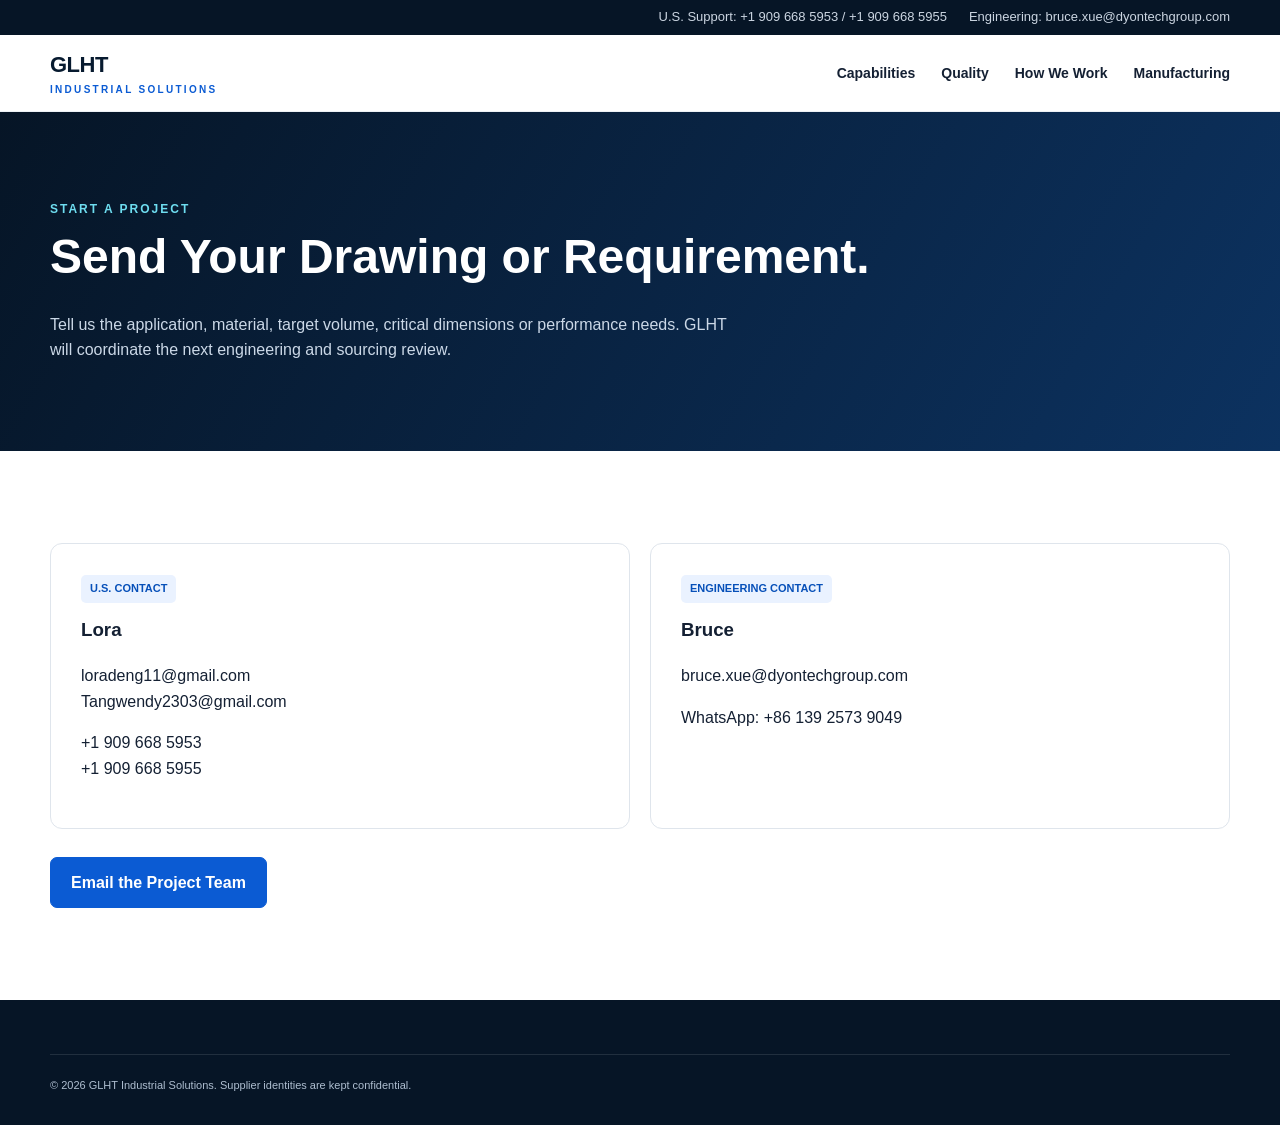
==== contact.html @ 66c1d590 "Add files via upload" ====
<!doctype html><html lang="en"><head><meta charset="utf-8"><meta name="viewport" content="width=device-width,initial-scale=1">
<title>Contact GLHT | Start a Manufacturing Project</title><meta name="description" content="Send GLHT a drawing, BOM, sample or sourcing requirement for engineering and manufacturing review.">
<link rel="stylesheet" href="assets/css/style.css"></head><body>
<div class="topbar"><div class="wrap"><span>U.S. Support: +1 909 668 5953 / +1 909 668 5955</span><span>Engineering: bruce.xue@dyontechgroup.com</span></div></div>
<nav class="nav"><div class="wrap"><a class="brand" href="index.html">GLHT<small>INDUSTRIAL SOLUTIONS</small></a><div class="links"><a href="index.html#capabilities">Capabilities</a><a href="index.html#quality">Quality</a><a href="index.html#process">How We Work</a><a href="index.html#video">Manufacturing</a></div></div></nav>
<div class="pagehero"><div class="wrap"><div class="eyebrow">START A PROJECT</div><h1>Send Your Drawing or Requirement.</h1><p>Tell us the application, material, target volume, critical dimensions or performance needs. GLHT will coordinate the next engineering and sourcing review.</p></div></div>
<section><div class="wrap"><div class="contactcards">
<div class="contactcard"><span class="tag">U.S. CONTACT</span><h3>Lora</h3><p><a href="mailto:loradeng11@gmail.com">loradeng11@gmail.com</a><br><a href="mailto:Tangwendy2303@gmail.com">Tangwendy2303@gmail.com</a></p><p>+1 909 668 5953<br>+1 909 668 5955</p></div>
<div class="contactcard"><span class="tag">ENGINEERING CONTACT</span><h3>Bruce</h3><p><a href="mailto:bruce.xue@dyontechgroup.com">bruce.xue@dyontechgroup.com</a></p><p>WhatsApp: +86 139 2573 9049</p></div>
</div><div style="height:28px"></div>
<a class="btn" href="mailto:bruce.xue@dyontechgroup.com?cc=loradeng11@gmail.com&subject=GLHT%20Manufacturing%20Project%20Inquiry">Email the Project Team</a>
</div></section>
<footer class="footer"><div class="wrap"><div class="legal" style="margin-top:0">© 2026 GLHT Industrial Solutions. Supplier identities are kept confidential.</div></div></footer>
</body></html>
---- assets/css/style.css ----
:root{--navy:#071a2f;--blue:#0b5bd3;--cyan:#15b8d4;--ink:#142033;--muted:#667085;--line:#dfe5ec;--soft:#f4f7fa;--white:#fff;--max:1180px}*{box-sizing:border-box}html{scroll-behavior:smooth}body{margin:0;font-family:Inter,Arial,Helvetica,sans-serif;color:var(--ink);background:#fff;line-height:1.6}a{text-decoration:none;color:inherit}img{max-width:100%;display:block}.wrap{width:min(var(--max),calc(100% - 40px));margin:auto}.topbar{background:#061526;color:#cbd5e1;font-size:13px}.topbar .wrap{display:flex;justify-content:flex-end;gap:22px;padding:7px 0}.nav{position:sticky;top:0;z-index:20;background:rgba(255,255,255,.96);backdrop-filter:blur(10px);border-bottom:1px solid #edf1f5}.nav .wrap{height:76px;display:flex;align-items:center;justify-content:space-between}.brand{font-size:22px;font-weight:850;letter-spacing:-.5px;color:var(--navy)}.brand small{display:block;font-size:10px;letter-spacing:2.3px;color:var(--blue);font-weight:800}.links{display:flex;align-items:center;gap:26px;font-size:14px;font-weight:700}.btn{display:inline-flex;align-items:center;justify-content:center;padding:12px 20px;border-radius:7px;background:var(--blue);color:white;font-weight:800;border:1px solid var(--blue);transition:.2s}.btn:hover{transform:translateY(-1px);box-shadow:0 8px 22px #0b5bd329}.btn.ghost{background:transparent;color:white;border-color:#ffffff70}.btn.light{background:#fff;color:var(--navy);border-color:#fff}.hero{min-height:680px;position:relative;display:flex;align-items:center;color:white;background:linear-gradient(90deg,#04111ff2 0%,#071a2fd8 47%,#071a2f35 78%),url('../images/hero-factory.webp') center/cover}.hero .content{max-width:720px;padding:80px 0}.eyebrow{text-transform:uppercase;letter-spacing:2px;font-size:12px;font-weight:900;color:#6eddf0}.hero h1{font-size:58px;line-height:1.03;letter-spacing:-2.5px;margin:15px 0 22px}.hero p{font-size:19px;color:#d8e3ee;max-width:650px}.hero-actions{display:flex;gap:12px;margin-top:30px}.proofbar{background:#fff;border-bottom:1px solid var(--line)}.proofgrid{display:grid;grid-template-columns:repeat(4,1fr);padding:28px 0}.proof{padding:0 24px;border-right:1px solid var(--line)}.proof:first-child{padding-left:0}.proof:last-child{border:0}.proof strong{display:block;font-size:27px;color:var(--navy)}.proof span{font-size:13px;color:var(--muted)}section{padding:92px 0}.section-head{display:flex;justify-content:space-between;gap:40px;align-items:end;margin-bottom:40px}.section-head h2{font-size:40px;line-height:1.1;letter-spacing:-1.4px;margin:0;color:var(--navy)}.section-head p{max-width:520px;margin:0;color:var(--muted)}.cards{display:grid;grid-template-columns:repeat(3,1fr);gap:20px}.card{border:1px solid var(--line);border-radius:12px;overflow:hidden;background:#fff;box-shadow:0 5px 22px #0b1b3010}.card img{height:245px;width:100%;object-fit:cover}.card-body{padding:24px}.card h3{margin:0 0 8px;font-size:20px;color:var(--navy)}.card p{margin:0;color:var(--muted);font-size:14px}.dark{background:var(--navy);color:white}.dark .section-head h2{color:white}.dark .section-head p{color:#aebed0}.capgrid{display:grid;grid-template-columns:1.05fr .95fr;gap:56px;align-items:center}.capgrid img{border-radius:12px;box-shadow:0 20px 50px #0005}.checklist{display:grid;grid-template-columns:1fr 1fr;gap:16px;margin-top:26px}.check{border-top:1px solid #ffffff28;padding-top:14px}.check strong{display:block}.check span{color:#aebed0;font-size:13px}.value{background:var(--soft)}.valuegrid{display:grid;grid-template-columns:repeat(4,1fr);gap:16px}.valuebox{background:white;border:1px solid var(--line);padding:26px;border-radius:10px}.num{font-size:12px;color:var(--blue);font-weight:900}.valuebox h3{font-size:18px;margin:8px 0;color:var(--navy)}.valuebox p{font-size:13px;color:var(--muted);margin:0}.process{display:grid;grid-template-columns:repeat(5,1fr);gap:0;border:1px solid var(--line);border-radius:12px;overflow:hidden}.step{padding:24px;border-right:1px solid var(--line);min-height:180px}.step:last-child{border:0}.step b{display:inline-flex;width:30px;height:30px;border-radius:50%;background:#e8f1ff;color:var(--blue);align-items:center;justify-content:center}.step h3{font-size:16px;margin:18px 0 7px}.step p{font-size:12px;color:var(--muted);margin:0}.video-wrap{background:#030a12;border-radius:14px;overflow:hidden;box-shadow:0 22px 55px #0003}.video-wrap video{width:100%;display:block;max-height:660px}.cta{background:linear-gradient(120deg,#0b5bd3,#073b8c);color:white;padding:68px 0}.cta .wrap{display:flex;justify-content:space-between;align-items:center;gap:30px}.cta h2{font-size:36px;line-height:1.1;margin:0 0 8px}.cta p{margin:0;color:#d7e7ff}.footer{background:#061526;color:#aebed0;padding:54px 0 30px}.footergrid{display:grid;grid-template-columns:1.4fr 1fr 1fr;gap:60px}.footer h4{color:white;margin-top:0}.footer p,.footer a{font-size:13px}.contactline{margin:6px 0}.legal{border-top:1px solid #ffffff1c;margin-top:38px;padding-top:22px;font-size:11px}.pagehero{padding:88px 0 72px;background:linear-gradient(120deg,#061526,#0c3260);color:white}.pagehero h1{font-size:48px;margin:0 0 12px}.pagehero p{max-width:700px;color:#cbd8e7}.twocol{display:grid;grid-template-columns:1fr 1fr;gap:50px;align-items:center}.contactcards{display:grid;grid-template-columns:1fr 1fr;gap:20px}.contactcard{padding:30px;border:1px solid var(--line);border-radius:12px}.contactcard h3{margin-top:0}.tag{display:inline-block;background:#eaf2ff;color:#0750b9;font-weight:800;font-size:11px;padding:5px 9px;border-radius:5px;margin-bottom:12px}@media(max-width:900px){.links a:not(.btn){display:none}.hero{min-height:590px}.hero h1{font-size:43px}.proofgrid,.valuegrid{grid-template-columns:1fr 1fr}.proof:nth-child(2){border-right:0}.cards{grid-template-columns:1fr 1fr}.capgrid,.twocol{grid-template-columns:1fr}.process{grid-template-columns:1fr}.step{border-right:0;border-bottom:1px solid var(--line);min-height:auto}.footergrid{grid-template-columns:1fr}.cta .wrap{display:block}.cta .btn{margin-top:22px}}@media(max-width:600px){.wrap{width:min(var(--max),calc(100% - 28px))}.topbar{display:none}.nav .wrap{height:68px}.brand{font-size:18px}.hero h1{font-size:37px;letter-spacing:-1.3px}.hero p{font-size:16px}.hero-actions{flex-direction:column;align-items:flex-start}.proofgrid,.cards,.valuegrid,.contactcards{grid-template-columns:1fr}.proof{border-right:0;border-bottom:1px solid var(--line);padding:16px 0}.section-head{display:block}.section-head h2{font-size:32px;margin-bottom:15px}section{padding:66px 0}.checklist{grid-template-columns:1fr}.pagehero h1{font-size:38px}}
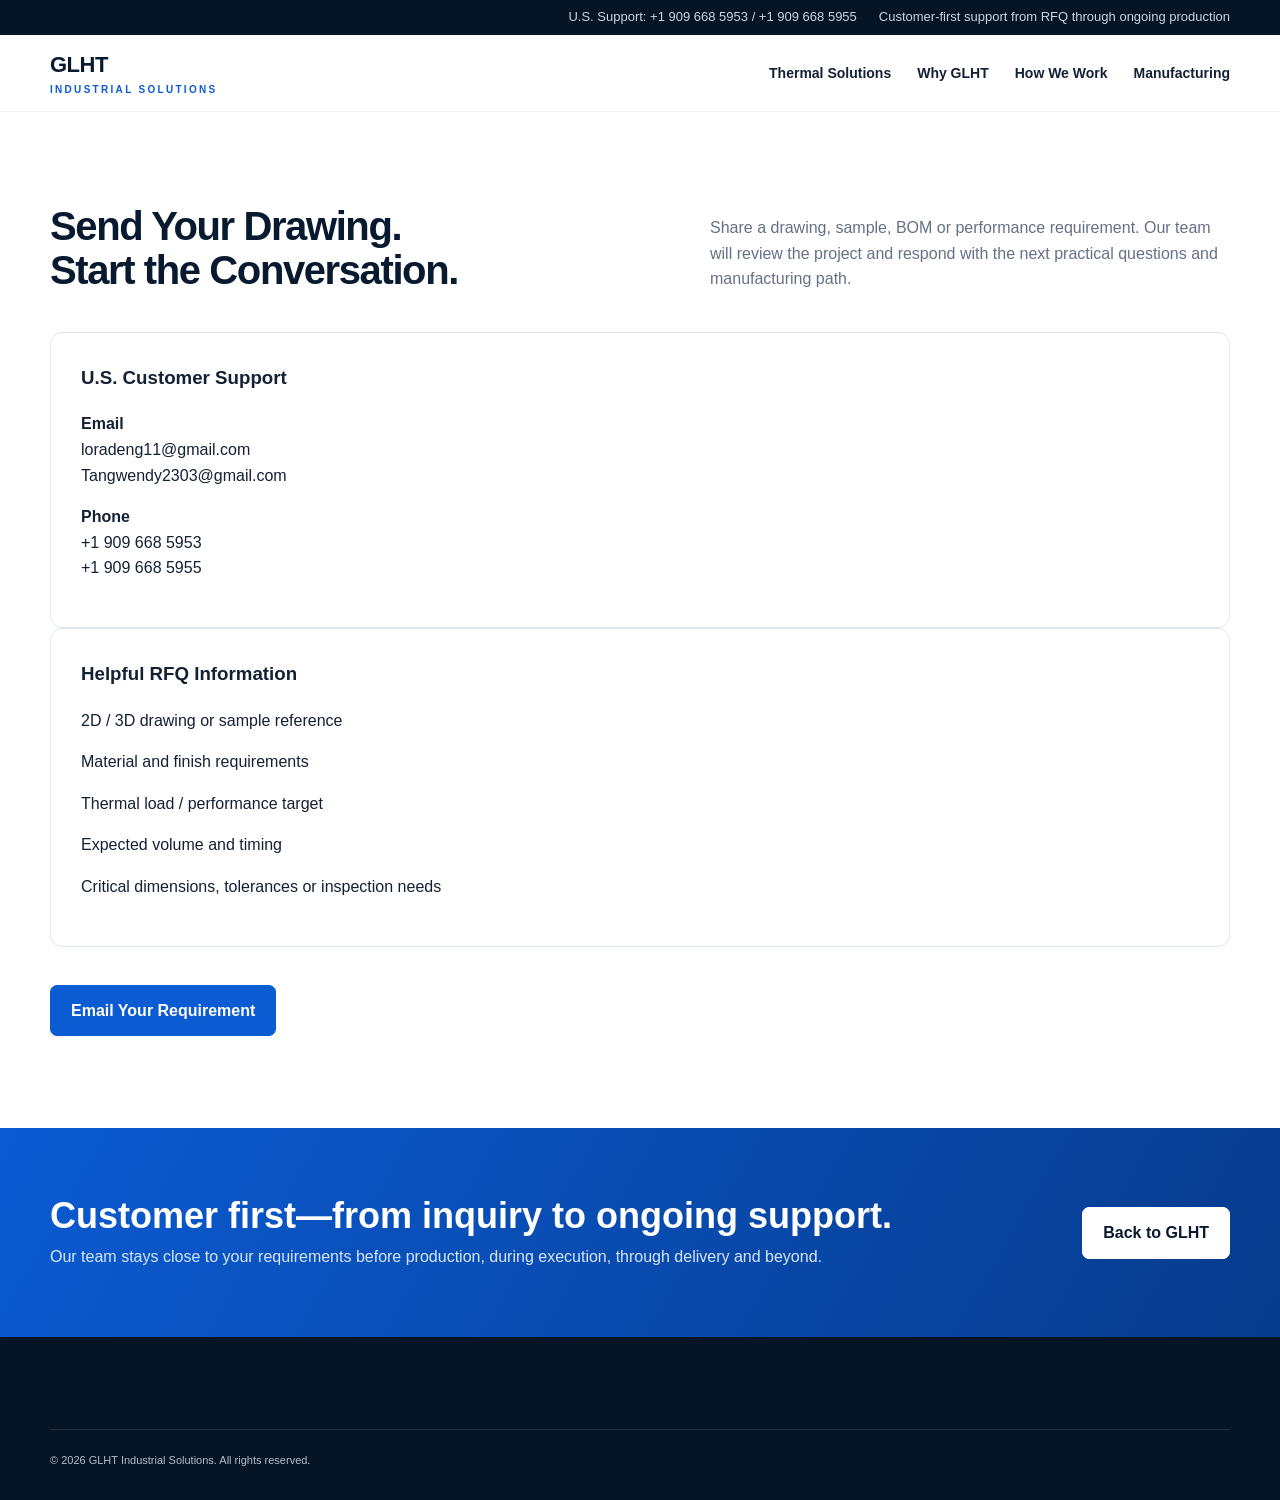
==== commit c69b9d4e: "Add files via upload" ====
--- a/contact.html
+++ b/contact.html
@@ -1,14 +1,9 @@
-<!doctype html><html lang="en"><head><meta charset="utf-8"><meta name="viewport" content="width=device-width,initial-scale=1">
-<title>Contact GLHT | Start a Manufacturing Project</title><meta name="description" content="Send GLHT a drawing, BOM, sample or sourcing requirement for engineering and manufacturing review.">
-<link rel="stylesheet" href="assets/css/style.css"></head><body>
-<div class="topbar"><div class="wrap"><span>U.S. Support: +1 909 668 5953 / +1 909 668 5955</span><span>Engineering: bruce.xue@dyontechgroup.com</span></div></div>
-<nav class="nav"><div class="wrap"><a class="brand" href="index.html">GLHT<small>INDUSTRIAL SOLUTIONS</small></a><div class="links"><a href="index.html#capabilities">Capabilities</a><a href="index.html#quality">Quality</a><a href="index.html#process">How We Work</a><a href="index.html#video">Manufacturing</a></div></div></nav>
-<div class="pagehero"><div class="wrap"><div class="eyebrow">START A PROJECT</div><h1>Send Your Drawing or Requirement.</h1><p>Tell us the application, material, target volume, critical dimensions or performance needs. GLHT will coordinate the next engineering and sourcing review.</p></div></div>
-<section><div class="wrap"><div class="contactcards">
-<div class="contactcard"><span class="tag">U.S. CONTACT</span><h3>Lora</h3><p><a href="mailto:loradeng11@gmail.com">loradeng11@gmail.com</a><br><a href="mailto:Tangwendy2303@gmail.com">Tangwendy2303@gmail.com</a></p><p>+1 909 668 5953<br>+1 909 668 5955</p></div>
-<div class="contactcard"><span class="tag">ENGINEERING CONTACT</span><h3>Bruce</h3><p><a href="mailto:bruce.xue@dyontechgroup.com">bruce.xue@dyontechgroup.com</a></p><p>WhatsApp: +86 139 2573 9049</p></div>
-</div><div style="height:28px"></div>
-<a class="btn" href="mailto:bruce.xue@dyontechgroup.com?cc=loradeng11@gmail.com&subject=GLHT%20Manufacturing%20Project%20Inquiry">Email the Project Team</a>
-</div></section>
-<footer class="footer"><div class="wrap"><div class="legal" style="margin-top:0">© 2026 GLHT Industrial Solutions. Supplier identities are kept confidential.</div></div></footer>
-</body></html>+<!doctype html><html lang="en"><head><meta charset="utf-8"><meta name="viewport" content="width=device-width,initial-scale=1"><title>Contact GLHT | Send Your Drawing</title><meta name="description" content="Send GLHT your heatsink, thermal management or custom aluminum manufacturing requirement for prompt review."><link rel="stylesheet" href="assets/css/style.css"></head><body>
+<div class="topbar"><div class="wrap"><span>U.S. Support: +1 909 668 5953 / +1 909 668 5955</span><span>Customer-first support from RFQ through ongoing production</span></div></div>
+<nav class="nav"><div class="wrap"><a class="brand" href="index.html">GLHT<small>INDUSTRIAL SOLUTIONS</small></a><div class="links"><a href="index.html#thermal">Thermal Solutions</a><a href="index.html#strengths">Why GLHT</a><a href="index.html#process">How We Work</a><a href="index.html#manufacturing">Manufacturing</a></div></div></nav>
+<section><div class="wrap"><div class="section-head"><h2>Send Your Drawing.<br>Start the Conversation.</h2><p>Share a drawing, sample, BOM or performance requirement. Our team will review the project and respond with the next practical questions and manufacturing path.</p></div>
+<div class="contactgrid"><div class="contactcard"><h3>U.S. Customer Support</h3><p><strong>Email</strong><br><a href="mailto:loradeng11@gmail.com">loradeng11@gmail.com</a><br><a href="mailto:Tangwendy2303@gmail.com">Tangwendy2303@gmail.com</a></p><p><strong>Phone</strong><br>+1 909 668 5953<br>+1 909 668 5955</p></div>
+<div class="contactcard"><h3>Helpful RFQ Information</h3><p>2D / 3D drawing or sample reference</p><p>Material and finish requirements</p><p>Thermal load / performance target</p><p>Expected volume and timing</p><p>Critical dimensions, tolerances or inspection needs</p></div></div>
+<div style="margin-top:38px"><a class="btn" href="mailto:loradeng11@gmail.com?subject=GLHT%20Manufacturing%20RFQ">Email Your Requirement</a></div></div></section>
+<div class="cta"><div class="wrap"><div><h2>Customer first—from inquiry to ongoing support.</h2><p>Our team stays close to your requirements before production, during execution, through delivery and beyond.</p></div><a class="btn light" href="index.html">Back to GLHT</a></div></div>
+<footer class="footer"><div class="wrap"><div class="legal">© 2026 GLHT Industrial Solutions. All rights reserved.</div></div></footer></body></html>
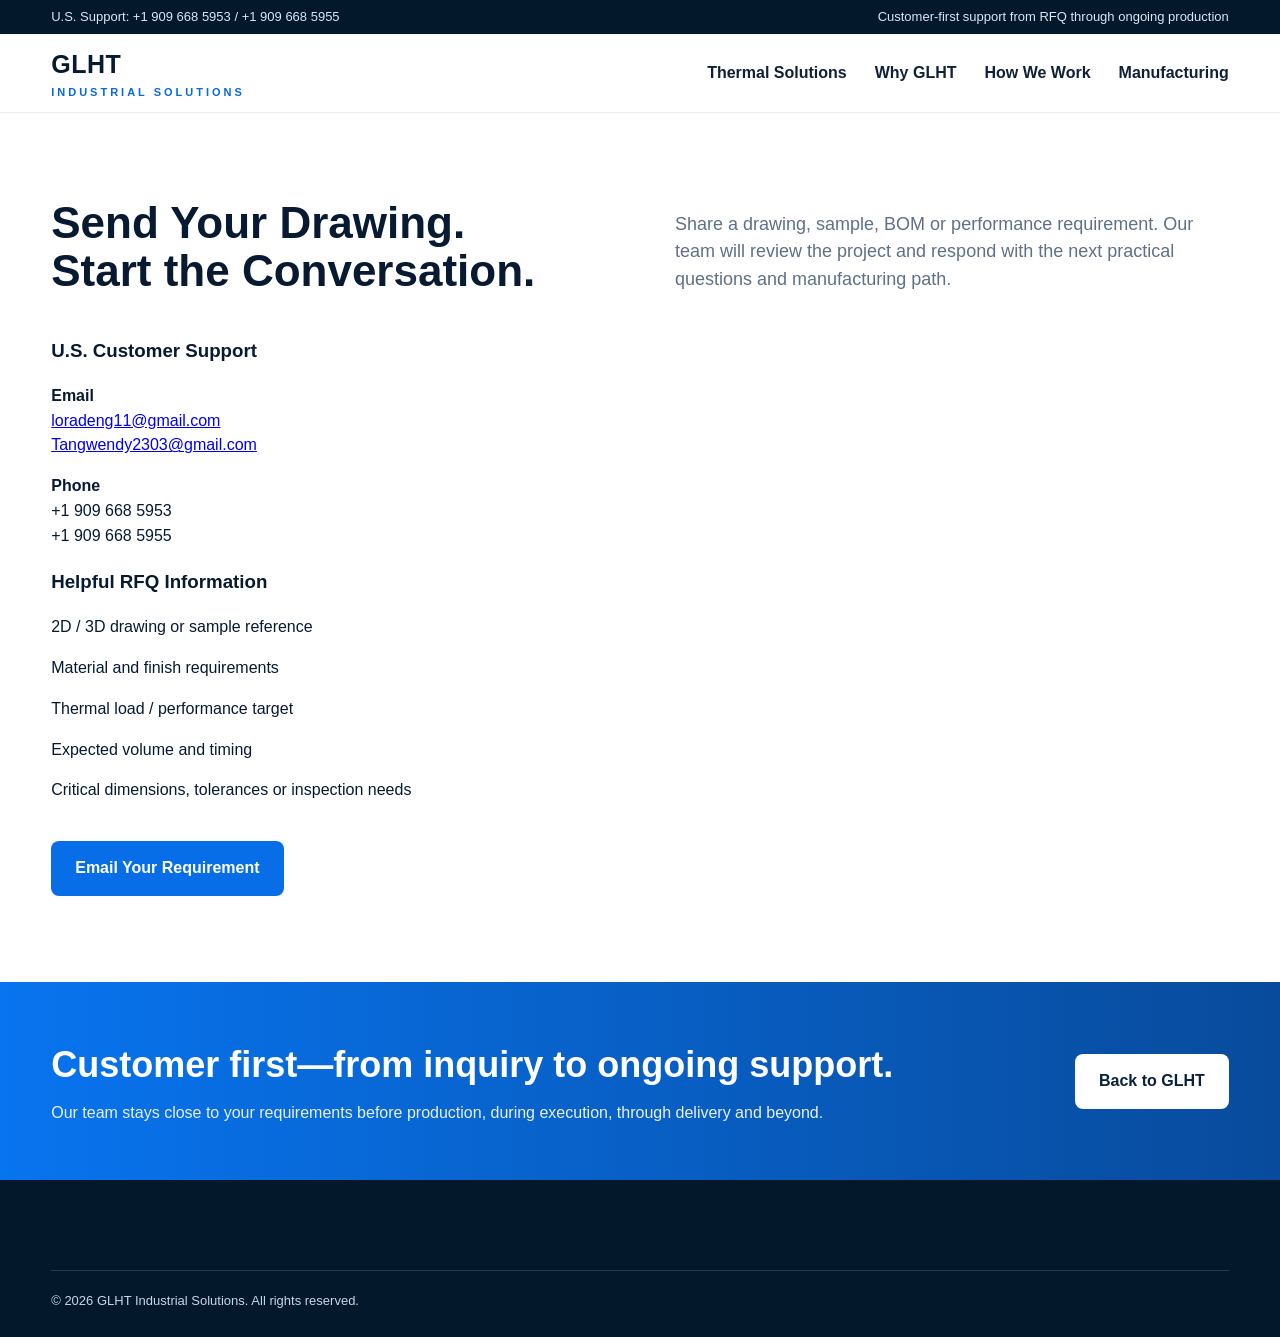
==== commit 4f8c01d7: "Add files via upload" ====
--- a/contact.html
+++ b/contact.html
@@ -1,4 +1,8 @@
-<!doctype html><html lang="en"><head><meta charset="utf-8"><meta name="viewport" content="width=device-width,initial-scale=1"><title>Contact GLHT | Send Your Drawing</title><meta name="description" content="Send GLHT your heatsink, thermal management or custom aluminum manufacturing requirement for prompt review."><link rel="stylesheet" href="assets/css/style.css"></head><body>
+<!doctype html><html lang="en"><head>
+<meta http-equiv="Cache-Control" content="no-cache, no-store, must-revalidate">
+<meta http-equiv="Pragma" content="no-cache">
+<meta http-equiv="Expires" content="0">
+<!-- GLHT BUILD V6.4 CACHE-BUSTED --><meta charset="utf-8"><meta name="viewport" content="width=device-width,initial-scale=1"><title>Contact GLHT | Send Your Drawing</title><meta name="description" content="Send GLHT your heatsink, thermal management or custom aluminum manufacturing requirement for prompt review."><link rel="stylesheet" href="assets/css/style-v65.css"></head><body>
 <div class="topbar"><div class="wrap"><span>U.S. Support: +1 909 668 5953 / +1 909 668 5955</span><span>Customer-first support from RFQ through ongoing production</span></div></div>
 <nav class="nav"><div class="wrap"><a class="brand" href="index.html">GLHT<small>INDUSTRIAL SOLUTIONS</small></a><div class="links"><a href="index.html#thermal">Thermal Solutions</a><a href="index.html#strengths">Why GLHT</a><a href="index.html#process">How We Work</a><a href="index.html#manufacturing">Manufacturing</a></div></div></nav>
 <section><div class="wrap"><div class="section-head"><h2>Send Your Drawing.<br>Start the Conversation.</h2><p>Share a drawing, sample, BOM or performance requirement. Our team will review the project and respond with the next practical questions and manufacturing path.</p></div>
--- a/assets/css/style-v65.css
+++ b/assets/css/style-v65.css
@@ -0,0 +1 @@
+:root{--navy:#061b31;--navy2:#092746;--blue:#0877f9;--cyan:#45e6ff;--ink:#071a31;--muted:#5f7087;--line:#dce5ef;--bg:#f4f7fb}*{box-sizing:border-box}html{scroll-behavior:smooth}body{margin:0;font-family:Arial,Helvetica,sans-serif;color:var(--ink);line-height:1.55}.wrap{width:min(1180px,92%);margin:auto}.topbar{background:#04182c;color:#d9e6f4;font-size:13px}.topbar .wrap,.nav .wrap{display:flex;justify-content:space-between;align-items:center}.topbar .wrap{padding:7px 0}.nav{background:#fff;border-bottom:1px solid #e7edf4;position:sticky;top:0;z-index:20}.nav .wrap{min-height:78px}.brand{font-weight:900;font-size:25px;letter-spacing:.5px;text-decoration:none;color:var(--ink)}.brand small{display:block;color:#0769dc;font-size:11px;letter-spacing:3px}.links{display:flex;align-items:center;gap:28px}.links a{text-decoration:none;color:#102036;font-weight:700}.btn{display:inline-block;background:#086ee7;color:white!important;text-decoration:none;font-weight:800;padding:15px 24px;border-radius:8px}.btn.ghost{background:transparent;border:1px solid #6e8399}.btn.light{background:white;color:#08213d!important}.hero{background:linear-gradient(90deg,#061b31 0%,#092746 52%,#061b31 100%);color:white;overflow:hidden}.hero .wrap{min-height:650px;display:flex;align-items:center;background:url('../images/hero-products.webp') right center/56% auto no-repeat}.hero .content{width:53%;padding:80px 0}.eyebrow{color:var(--cyan);font-weight:900;letter-spacing:2px;font-size:13px}.hero h1{font-size:56px;line-height:1.04;margin:18px 0 22px;max-width:720px}.hero p{font-size:19px;color:#d4dfeb;max-width:650px}.hero-actions{display:flex;gap:12px;margin-top:30px}.proofbar{background:#fff;border-bottom:1px solid var(--line)}.proofgrid{display:grid;grid-template-columns:repeat(4,1fr)}.proof{padding:26px 24px;border-right:1px solid var(--line)}.proof:first-child{padding-left:0}.proof:last-child{border:0}.proof strong{display:block;font-size:20px;margin-bottom:7px}.proof span{color:var(--muted);font-size:14px}section{padding:86px 0}.section-head{display:grid;grid-template-columns:1fr 1fr;gap:70px;align-items:end;margin-bottom:42px}.section-head h2{font-size:44px;line-height:1.08;margin:0}.section-head p{color:var(--muted);font-size:18px;margin:0}.cards{display:grid;grid-template-columns:repeat(3,1fr);gap:24px}.card,.valuebox,.route-feature,.route-split article,.mfg-rail{border:1px solid var(--line);border-radius:14px;overflow:hidden;background:#fff}.card img{width:100%;height:260px;object-fit:cover;background:#dfe7ef}.card-body{padding:25px}.card h3,.route-copy h3{font-size:25px;margin:0 0 10px}.card p,.valuebox p,.route-copy p,.route-copy li{color:var(--muted)}.dark{background:var(--navy);color:white}.capgrid{display:grid;grid-template-columns:1fr 1fr;gap:65px;align-items:center}.capgrid>img{width:100%;border-radius:16px}.checklist{display:grid;grid-template-columns:1fr 1fr;gap:0 28px;margin-top:30px}.check{padding:20px 0;border-top:1px solid #2c4660}.check strong,.check span{display:block}.check span{color:#b7c7d8;margin-top:6px}.value{background:var(--bg)}.valuegrid{display:grid;grid-template-columns:repeat(4,1fr);gap:18px}.valuebox{padding:30px}.num,.tag{color:#0666d8;font-weight:900}.process{display:grid;grid-template-columns:repeat(5,1fr);border:1px solid var(--line);border-radius:14px;overflow:hidden}.step{padding:25px;border-right:1px solid var(--line)}.step:last-child{border:0}.step b{display:grid;place-items:center;width:34px;height:34px;border-radius:50%;background:#eaf2ff;color:#0566da}.step h3{font-size:18px}.step p{font-size:14px;color:var(--muted)}.manufacturing-v5{background:#f7f9fc}.mfg-layout{display:grid;grid-template-columns:1.55fr .8fr;gap:28px}.video-wrap{min-height:520px;border-radius:16px;overflow:hidden;background:#0b1f35}.video-wrap video{display:block;width:100%;height:520px;object-fit:cover;border-radius:16px}.mfg-item{display:flex;gap:18px;padding:27px;border-bottom:1px solid var(--line)}.mfg-item:last-child{border:0}.mfg-item b{color:#0670e8}.mfg-item strong,.mfg-item span{display:block}.mfg-item span{color:var(--muted);font-size:14px;margin-top:5px}.route-feature{display:grid;grid-template-columns:1.5fr 1fr}.route-feature img,.route-split img{width:100%;height:100%;object-fit:cover}.route-feature>img{max-height:470px}.route-copy{padding:55px}.route-copy .tag,.capacity-panel .tag{display:inline-block;background:#eaf2ff;padding:7px 10px;border-radius:7px}.route-split{display:grid;grid-template-columns:1fr 1.25fr;gap:24px;margin-top:24px}.route-split article:first-child{display:grid;grid-template-rows:300px auto}.route-split article>div{padding:28px}.capacity-panel{display:grid;grid-template-columns:1fr 1fr}.capacity-image{padding:0!important;overflow:hidden;background:#eef3f8}.capacity-image img{display:block;width:100%;height:100%;min-height:360px;object-fit:cover}.capacity-panel h3{font-size:29px}.cta{background:linear-gradient(90deg,#0874ef,#084b9c);color:#fff;padding:55px 0}.cta .wrap{display:flex;align-items:center;justify-content:space-between;gap:30px}.cta h2{font-size:36px;margin:0}.cta p{margin:8px 0 0;color:#e8f1ff}.floating-contact{position:fixed;right:20px;bottom:22px;z-index:50;background:linear-gradient(135deg,#0787ff,#075edc);color:#fff;text-decoration:none;border-radius:999px;padding:13px 20px;display:flex;gap:10px;align-items:center;box-shadow:0 12px 30px #003f8c55}.floating-contact small,.floating-contact strong{display:block}.floating-dot{width:12px;height:12px;border-radius:50%;background:#25d88a;box-shadow:0 0 0 5px #ffffff33}.footer{background:#04182c;color:#c7d6e6;padding:55px 0 25px}.footergrid{display:grid;grid-template-columns:1.3fr 1fr 1fr;gap:55px}.footer h4{color:#fff}.footer a{color:#c7d6e6;text-decoration:none}.legal{border-top:1px solid #243a51;margin-top:35px;padding-top:20px;font-size:13px}@media(max-width:900px){.links a:not(.btn){display:none}.hero .wrap{background-size:90%;background-position:130% 50%}.hero .content{width:70%;background:linear-gradient(90deg,#061b31 65%,transparent)}.hero h1{font-size:42px}.proofgrid,.valuegrid{grid-template-columns:1fr 1fr}.cards,.capgrid,.mfg-layout,.route-feature,.route-split,.section-head{grid-template-columns:1fr}.process{grid-template-columns:1fr}.step{border-right:0;border-bottom:1px solid var(--line)}.footergrid{grid-template-columns:1fr}.route-split article:first-child{grid-template-rows:240px auto}}@media(max-width:600px){.topbar{display:none}.nav .wrap{min-height:66px}.hero .wrap{background:none;min-height:auto}.hero .content{width:100%;padding:65px 0;background:none}.hero h1{font-size:38px}.proofgrid,.valuegrid,.checklist{grid-template-columns:1fr}.proof{border-right:0;border-bottom:1px solid var(--line)}section{padding:60px 0}.section-head h2{font-size:36px}.capacity-panel{grid-template-columns:1fr}.capacity-image{min-height:260px}.floating-contact{right:12px;bottom:12px}.floating-contact small{display:none}.cta .wrap{display:block}.cta .btn{margin-top:20px}}
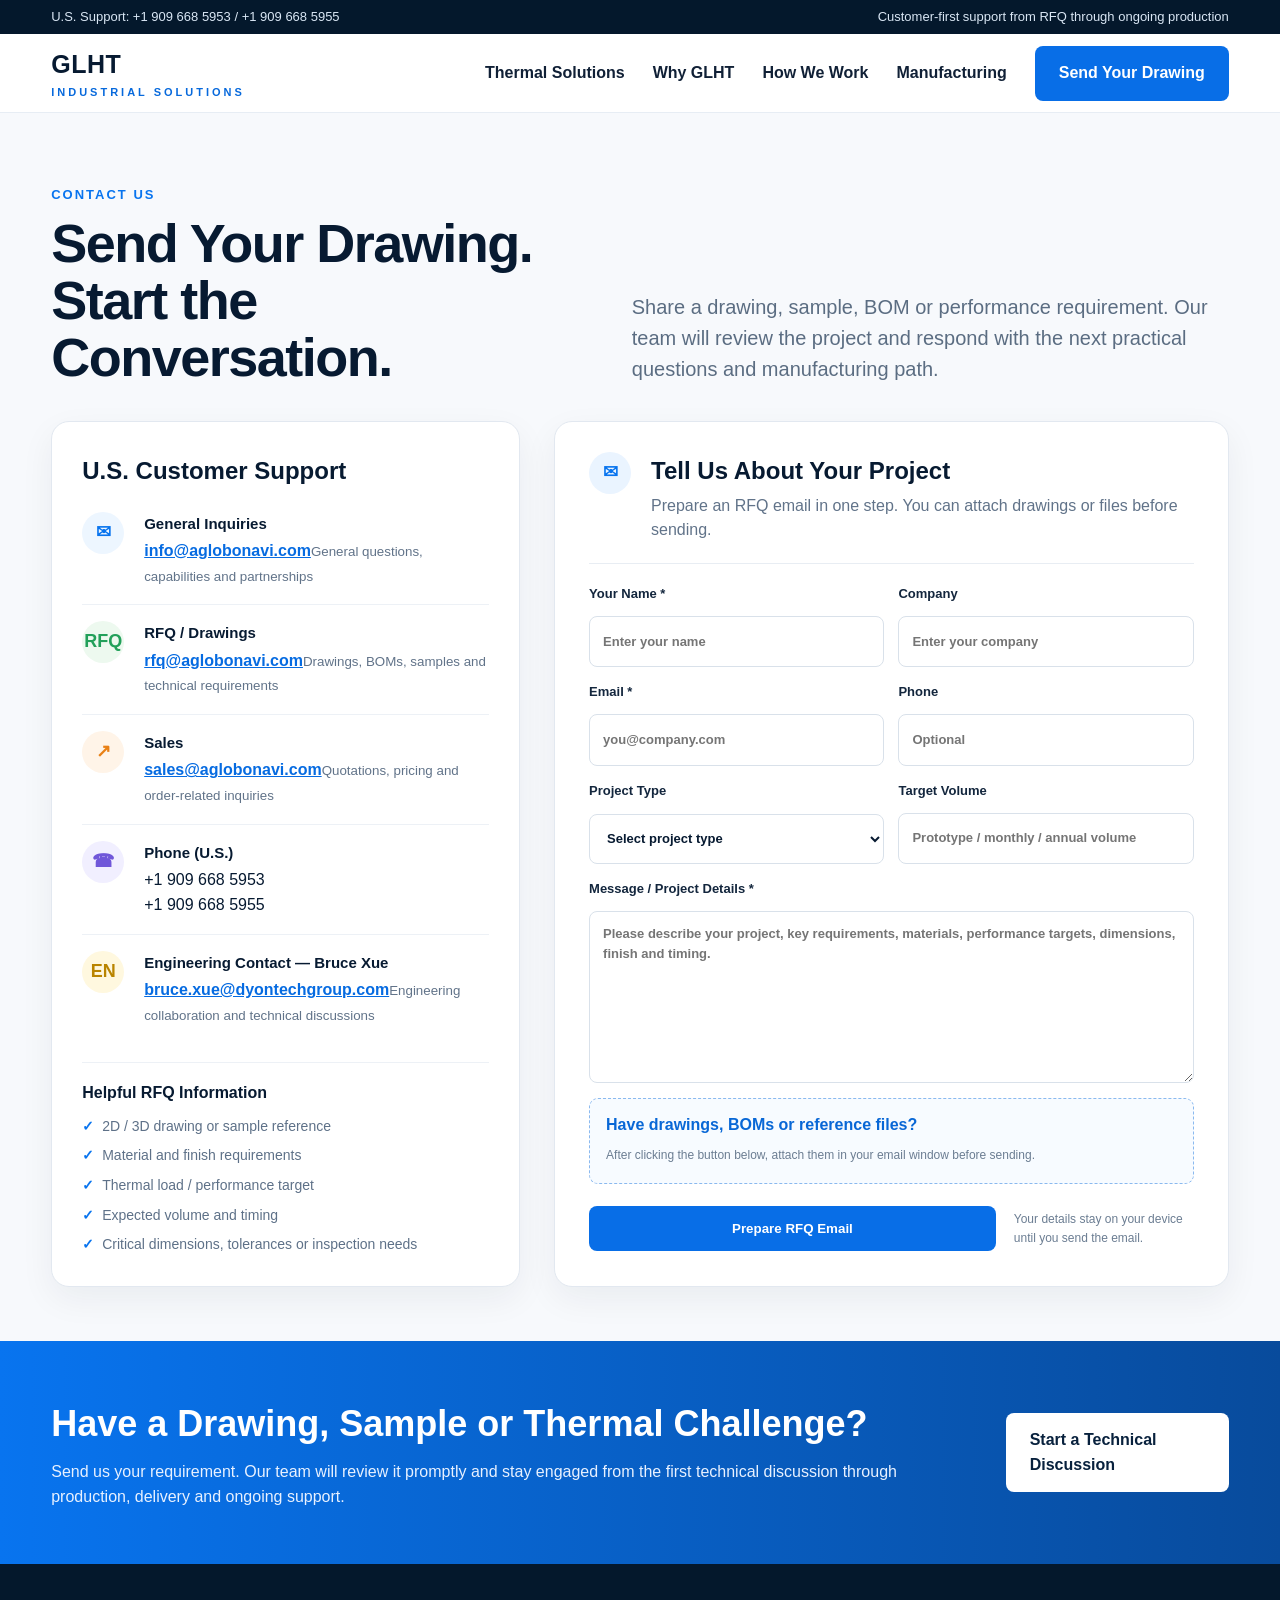
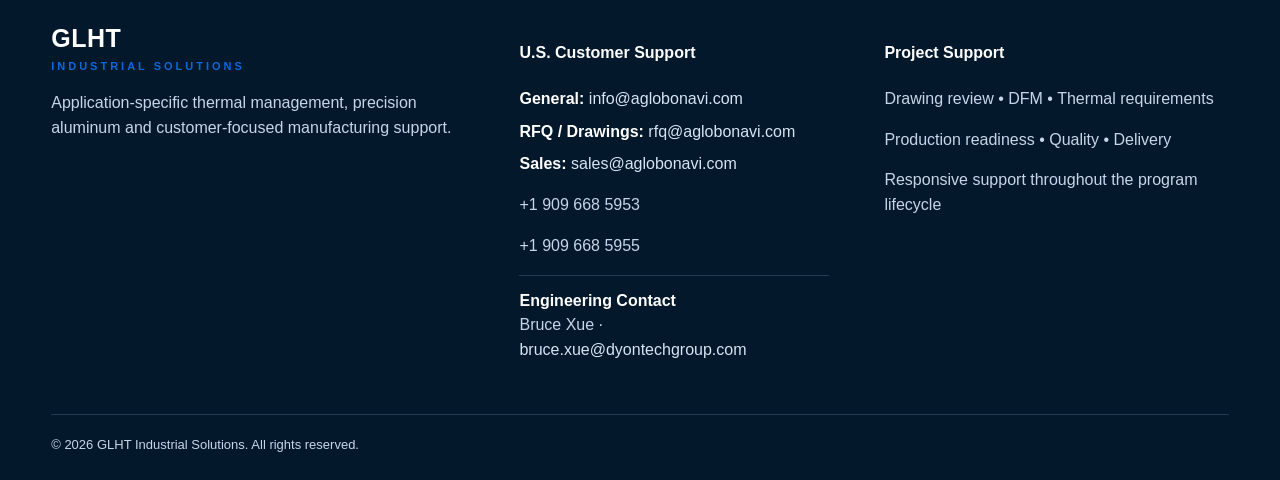
==== commit aeb87afd: "Add files via upload" ====
--- a/contact.html
+++ b/contact.html
@@ -2,12 +2,67 @@
 <meta http-equiv="Cache-Control" content="no-cache, no-store, must-revalidate">
 <meta http-equiv="Pragma" content="no-cache">
 <meta http-equiv="Expires" content="0">
-<!-- GLHT BUILD V6.4 CACHE-BUSTED --><meta charset="utf-8"><meta name="viewport" content="width=device-width,initial-scale=1"><title>Contact GLHT | Send Your Drawing</title><meta name="description" content="Send GLHT your heatsink, thermal management or custom aluminum manufacturing requirement for prompt review."><link rel="stylesheet" href="assets/css/style-v65.css"></head><body>
+<!-- GLHT BUILD V7.0 FINAL CONTACT POLISH -->
+<meta charset="utf-8"><meta name="viewport" content="width=device-width,initial-scale=1">
+<title>Contact GLHT | Send Your Drawing</title>
+<meta name="description" content="Send GLHT your heatsink, thermal management or custom aluminum manufacturing requirement for prompt review.">
+<link rel="stylesheet" href="assets/css/style-v70.css"></head><body>
 <div class="topbar"><div class="wrap"><span>U.S. Support: +1 909 668 5953 / +1 909 668 5955</span><span>Customer-first support from RFQ through ongoing production</span></div></div>
-<nav class="nav"><div class="wrap"><a class="brand" href="index.html">GLHT<small>INDUSTRIAL SOLUTIONS</small></a><div class="links"><a href="index.html#thermal">Thermal Solutions</a><a href="index.html#strengths">Why GLHT</a><a href="index.html#process">How We Work</a><a href="index.html#manufacturing">Manufacturing</a></div></div></nav>
-<section><div class="wrap"><div class="section-head"><h2>Send Your Drawing.<br>Start the Conversation.</h2><p>Share a drawing, sample, BOM or performance requirement. Our team will review the project and respond with the next practical questions and manufacturing path.</p></div>
-<div class="contactgrid"><div class="contactcard"><h3>U.S. Customer Support</h3><p><strong>Email</strong><br><a href="mailto:loradeng11@gmail.com">loradeng11@gmail.com</a><br><a href="mailto:Tangwendy2303@gmail.com">Tangwendy2303@gmail.com</a></p><p><strong>Phone</strong><br>+1 909 668 5953<br>+1 909 668 5955</p></div>
-<div class="contactcard"><h3>Helpful RFQ Information</h3><p>2D / 3D drawing or sample reference</p><p>Material and finish requirements</p><p>Thermal load / performance target</p><p>Expected volume and timing</p><p>Critical dimensions, tolerances or inspection needs</p></div></div>
-<div style="margin-top:38px"><a class="btn" href="mailto:loradeng11@gmail.com?subject=GLHT%20Manufacturing%20RFQ">Email Your Requirement</a></div></div></section>
-<div class="cta"><div class="wrap"><div><h2>Customer first—from inquiry to ongoing support.</h2><p>Our team stays close to your requirements before production, during execution, through delivery and beyond.</p></div><a class="btn light" href="index.html">Back to GLHT</a></div></div>
-<footer class="footer"><div class="wrap"><div class="legal">© 2026 GLHT Industrial Solutions. All rights reserved.</div></div></footer></body></html>
+<nav class="nav"><div class="wrap"><a class="brand" href="index.html">GLHT<small>INDUSTRIAL SOLUTIONS</small></a><div class="links"><a href="index.html#thermal">Thermal Solutions</a><a href="index.html#strengths">Why GLHT</a><a href="index.html#process">How We Work</a><a href="index.html#manufacturing">Manufacturing</a><a href="#project-form" class="btn">Send Your Drawing</a></div></div></nav>
+
+<section class="contact-section-v70"><div class="wrap">
+  <div class="contact-intro-v70">
+    <div><div class="eyebrow">CONTACT US</div><h1>Send Your Drawing.<br>Start the Conversation.</h1></div>
+    <p>Share a drawing, sample, BOM or performance requirement. Our team will review the project and respond with the next practical questions and manufacturing path.</p>
+  </div>
+
+  <div class="contact-grid-v70">
+    <aside class="contact-info-v70">
+      <h3>U.S. Customer Support</h3>
+      <div class="contact-row-v70"><div class="contact-icon-v70">✉</div><div><strong>General Inquiries</strong><a href="mailto:info@aglobonavi.com">info@aglobonavi.com</a><small>General questions, capabilities and partnerships</small></div></div>
+      <div class="contact-row-v70"><div class="contact-icon-v70">RFQ</div><div><strong>RFQ / Drawings</strong><a href="mailto:rfq@aglobonavi.com">rfq@aglobonavi.com</a><small>Drawings, BOMs, samples and technical requirements</small></div></div>
+      <div class="contact-row-v70"><div class="contact-icon-v70">↗</div><div><strong>Sales</strong><a href="mailto:sales@aglobonavi.com">sales@aglobonavi.com</a><small>Quotations, pricing and order-related inquiries</small></div></div>
+      <div class="contact-row-v70"><div class="contact-icon-v70">☎</div><div><strong>Phone (U.S.)</strong><div class="phone-list">+1 909 668 5953<br>+1 909 668 5955</div></div></div>
+      <div class="contact-row-v70"><div class="contact-icon-v70">EN</div><div><strong>Engineering Contact — Bruce Xue</strong><a href="mailto:bruce.xue@dyontechgroup.com">bruce.xue@dyontechgroup.com</a><small>Engineering collaboration and technical discussions</small></div></div>
+      <div class="rfq-checklist-v70"><h4>Helpful RFQ Information</h4><ul><li>2D / 3D drawing or sample reference</li><li>Material and finish requirements</li><li>Thermal load / performance target</li><li>Expected volume and timing</li><li>Critical dimensions, tolerances or inspection needs</li></ul></div>
+    </aside>
+
+    <div class="project-form-v70" id="project-form">
+      <div class="form-title-v70"><div class="contact-icon-v70">✉</div><div><h3>Tell Us About Your Project</h3><p>Prepare an RFQ email in one step. You can attach drawings or files before sending.</p></div></div>
+      <form id="rfqForm" class="rfq-form-v70">
+        <div class="field-row"><label>Your Name *<input name="name" required placeholder="Enter your name"></label><label>Company<input name="company" placeholder="Enter your company"></label></div>
+        <div class="field-row"><label>Email *<input type="email" name="email" required placeholder="you@company.com"></label><label>Phone<input name="phone" placeholder="Optional"></label></div>
+        <div class="field-row"><label>Project Type<select name="application"><option value="">Select project type</option><option>Custom Heatsink</option><option>Heat-Pipe Assembly</option><option>Precision Aluminum Component</option><option>Thermal Management Project</option><option>Other</option></select></label><label>Target Volume<input name="qty" placeholder="Prototype / monthly / annual volume"></label></div>
+        <label>Message / Project Details *<textarea name="message" rows="7" required placeholder="Please describe your project, key requirements, materials, performance targets, dimensions, finish and timing."></textarea></label>
+        <div class="upload-note-v70"><strong>Have drawings, BOMs or reference files?</strong><span>After clicking the button below, attach them in your email window before sending.</span></div>
+        <div class="form-actions-v70"><button class="btn" type="submit">Prepare RFQ Email</button><span class="secure-note-v70">Your details stay on your device until you send the email.</span></div>
+      </form>
+    </div>
+  </div>
+</div></section>
+
+<div class="cta"><div class="wrap"><div><h2>Have a Drawing, Sample or Thermal Challenge?</h2><p>Send us your requirement. Our team will review it promptly and stay engaged from the first technical discussion through production, delivery and ongoing support.</p></div><a class="btn light" href="#project-form">Start a Technical Discussion</a></div></div>
+
+<footer class="footer footer-v70"><div class="wrap"><div class="footergrid">
+<div><div class="brand" style="color:white">GLHT<small>INDUSTRIAL SOLUTIONS</small></div><p>Application-specific thermal management, precision aluminum and customer-focused manufacturing support.</p></div>
+<div class="support-links"><h4>U.S. Customer Support</h4><a href="mailto:info@aglobonavi.com"><strong>General:</strong> info@aglobonavi.com</a><a href="mailto:rfq@aglobonavi.com"><strong>RFQ / Drawings:</strong> rfq@aglobonavi.com</a><a href="mailto:sales@aglobonavi.com"><strong>Sales:</strong> sales@aglobonavi.com</a><p class="contactline">+1 909 668 5953</p><p class="contactline">+1 909 668 5955</p><p class="contactline footer-engineering"><strong>Engineering Contact</strong><br>Bruce Xue · <a href="mailto:bruce.xue@dyontechgroup.com">bruce.xue@dyontechgroup.com</a></p></div>
+<div><h4>Project Support</h4><p>Drawing review • DFM • Thermal requirements</p><p>Production readiness • Quality • Delivery</p><p>Responsive support throughout the program lifecycle</p></div>
+</div><div class="legal">© 2026 GLHT Industrial Solutions. All rights reserved.</div></div></footer>
+<script>
+document.getElementById('rfqForm').addEventListener('submit',function(e){
+  e.preventDefault();
+  const f=new FormData(this), g=k=>(f.get(k)||'').toString().trim();
+  const subject='GLHT RFQ - '+(g('company')||g('name')||'New Project');
+  const body=[
+    'Hello GLHT Team,','',
+    'I would like to request a technical review.','',
+    'Name: '+g('name'),
+    'Company: '+g('company'),
+    'Email: '+g('email'),
+    'Phone: '+g('phone'),
+    'Project Type: '+g('application'),
+    'Target Volume: '+g('qty'),'','Project Requirements:',g('message'),'','I will attach relevant drawings / BOM / files to this email.'
+  ].join('\n');
+  window.location.href='mailto:rfq@aglobonavi.com?cc=bruce.xue@dyontechgroup.com&subject='+encodeURIComponent(subject)+'&body='+encodeURIComponent(body);
+});
+</script></body></html>
--- a/assets/css/style-v70.css
+++ b/assets/css/style-v70.css
@@ -0,0 +1,49 @@
+:root{--navy:#061b31;--navy2:#092746;--blue:#0877f9;--cyan:#45e6ff;--ink:#071a31;--muted:#5f7087;--line:#dce5ef;--bg:#f4f7fb}*{box-sizing:border-box}html{scroll-behavior:smooth}body{margin:0;font-family:Arial,Helvetica,sans-serif;color:var(--ink);line-height:1.55}.wrap{width:min(1180px,92%);margin:auto}.topbar{background:#04182c;color:#d9e6f4;font-size:13px}.topbar .wrap,.nav .wrap{display:flex;justify-content:space-between;align-items:center}.topbar .wrap{padding:7px 0}.nav{background:#fff;border-bottom:1px solid #e7edf4;position:sticky;top:0;z-index:20}.nav .wrap{min-height:78px}.brand{font-weight:900;font-size:25px;letter-spacing:.5px;text-decoration:none;color:var(--ink)}.brand small{display:block;color:#0769dc;font-size:11px;letter-spacing:3px}.links{display:flex;align-items:center;gap:28px}.links a{text-decoration:none;color:#102036;font-weight:700}.btn{display:inline-block;background:#086ee7;color:white!important;text-decoration:none;font-weight:800;padding:15px 24px;border-radius:8px}.btn.ghost{background:transparent;border:1px solid #6e8399}.btn.light{background:white;color:#08213d!important}.hero{background:linear-gradient(90deg,#061b31 0%,#092746 52%,#061b31 100%);color:white;overflow:hidden}.hero .wrap{min-height:650px;display:flex;align-items:center;background:url('../images/hero-products-clean-v67.webp') right center/49% auto no-repeat;position:relative}.hero .content{width:48%;padding:80px 0;position:relative;z-index:2}.eyebrow{color:var(--cyan);font-weight:900;letter-spacing:2px;font-size:13px}.hero h1{font-size:50px;line-height:1.06;margin:18px 0 22px;max-width:590px;letter-spacing:-1px}.hero p{font-size:19px;color:#d4dfeb;max-width:650px}.hero-actions{display:flex;gap:12px;margin-top:30px}.proofbar{background:#fff;border-bottom:1px solid var(--line)}.proofgrid{display:grid;grid-template-columns:repeat(4,1fr)}.proof{padding:26px 24px;border-right:1px solid var(--line)}.proof:first-child{padding-left:0}.proof:last-child{border:0}.proof strong{display:block;font-size:20px;margin-bottom:7px}.proof span{color:var(--muted);font-size:14px}section{padding:86px 0}.section-head{display:grid;grid-template-columns:1fr 1fr;gap:70px;align-items:end;margin-bottom:42px}.section-head h2{font-size:44px;line-height:1.08;margin:0}.section-head p{color:var(--muted);font-size:18px;margin:0}.cards{display:grid;grid-template-columns:repeat(3,1fr);gap:24px}.card,.valuebox,.route-feature,.route-split article,.mfg-rail{border:1px solid var(--line);border-radius:14px;overflow:hidden;background:#fff}.card img{width:100%;height:260px;object-fit:cover;background:#dfe7ef}.card-body{padding:25px}.card h3,.route-copy h3{font-size:25px;margin:0 0 10px}.card p,.valuebox p,.route-copy p,.route-copy li{color:var(--muted)}.dark{background:var(--navy);color:white}.capgrid{display:grid;grid-template-columns:1fr 1fr;gap:65px;align-items:center}.capgrid>img{width:100%;border-radius:16px}.checklist{display:grid;grid-template-columns:1fr 1fr;gap:0 28px;margin-top:30px}.check{padding:20px 0;border-top:1px solid #2c4660}.check strong,.check span{display:block}.check span{color:#b7c7d8;margin-top:6px}.value{background:var(--bg)}.valuegrid{display:grid;grid-template-columns:repeat(4,1fr);gap:18px}.valuebox{padding:30px}.num,.tag{color:#0666d8;font-weight:900}.process{display:grid;grid-template-columns:repeat(5,1fr);border:1px solid var(--line);border-radius:14px;overflow:hidden}.step{padding:25px;border-right:1px solid var(--line)}.step:last-child{border:0}.step b{display:grid;place-items:center;width:34px;height:34px;border-radius:50%;background:#eaf2ff;color:#0566da}.step h3{font-size:18px}.step p{font-size:14px;color:var(--muted)}.manufacturing-v5{background:#f7f9fc}.mfg-layout{display:grid;grid-template-columns:1.55fr .8fr;gap:28px}.video-wrap{min-height:520px;border-radius:16px;overflow:hidden;background:#0b1f35}.video-wrap video{display:block;width:100%;height:520px;object-fit:cover;border-radius:16px}.mfg-item{display:flex;gap:18px;padding:27px;border-bottom:1px solid var(--line)}.mfg-item:last-child{border:0}.mfg-item b{color:#0670e8}.mfg-item strong,.mfg-item span{display:block}.mfg-item span{color:var(--muted);font-size:14px;margin-top:5px}.route-feature{display:grid;grid-template-columns:1.5fr 1fr}.route-feature img,.route-split img{width:100%;height:100%;object-fit:cover}.route-feature>img{max-height:470px}.route-copy{padding:55px}.route-copy .tag,.capacity-panel .tag{display:inline-block;background:#eaf2ff;padding:7px 10px;border-radius:7px}.route-split{display:grid;grid-template-columns:1fr 1.25fr;gap:24px;margin-top:24px}.route-split article:first-child{display:grid;grid-template-rows:300px auto}.route-split article>div{padding:28px}.capacity-panel{display:grid;grid-template-columns:1fr 1fr}.capacity-image{padding:0!important;overflow:hidden;background:#eef3f8}.capacity-image img{display:block;width:100%;height:100%;min-height:360px;object-fit:cover}.capacity-panel h3{font-size:29px}.cta{background:linear-gradient(90deg,#0874ef,#084b9c);color:#fff;padding:55px 0}.cta .wrap{display:flex;align-items:center;justify-content:space-between;gap:30px}.cta h2{font-size:36px;margin:0}.cta p{margin:8px 0 0;color:#e8f1ff}.floating-contact{position:fixed;right:20px;bottom:22px;z-index:50;background:linear-gradient(135deg,#0787ff,#075edc);color:#fff;text-decoration:none;border-radius:999px;padding:13px 20px;display:flex;gap:10px;align-items:center;box-shadow:0 12px 30px #003f8c55}.floating-contact small,.floating-contact strong{display:block}.floating-dot{width:12px;height:12px;border-radius:50%;background:#25d88a;box-shadow:0 0 0 5px #ffffff33}.footer{background:#04182c;color:#c7d6e6;padding:55px 0 25px}.footergrid{display:grid;grid-template-columns:1.3fr 1fr 1fr;gap:55px}.footer h4{color:#fff}.footer a{color:#c7d6e6;text-decoration:none}.legal{border-top:1px solid #243a51;margin-top:35px;padding-top:20px;font-size:13px}@media(max-width:900px){.links a:not(.btn){display:none}.hero .wrap{background-size:72%;background-position:145% 50%}.hero .content{width:66%;background:linear-gradient(90deg,#061b31 72%,transparent)}.hero h1{font-size:42px;max-width:560px}.proofgrid,.valuegrid{grid-template-columns:1fr 1fr}.cards,.capgrid,.mfg-layout,.route-feature,.route-split,.section-head{grid-template-columns:1fr}.process{grid-template-columns:1fr}.step{border-right:0;border-bottom:1px solid var(--line)}.footergrid{grid-template-columns:1fr}.route-split article:first-child{grid-template-rows:240px auto}}@media(max-width:600px){.topbar{display:none}.nav .wrap{min-height:66px}.hero .wrap{background:none;min-height:auto}.hero .content{width:100%;padding:65px 0;background:none}.hero h1{font-size:38px}.proofgrid,.valuegrid,.checklist{grid-template-columns:1fr}.proof{border-right:0;border-bottom:1px solid var(--line)}section{padding:60px 0}.section-head h2{font-size:36px}.capacity-panel{grid-template-columns:1fr}.capacity-image{min-height:260px}.floating-contact{right:12px;bottom:12px}.floating-contact small{display:none}.cta .wrap{display:block}.cta .btn{margin-top:20px}}
+
+/* V6.8 contact/RFQ polish */
+.contact-layout{display:grid;grid-template-columns:.86fr 1.14fr;gap:46px;align-items:start}.contact-left{display:grid;gap:22px}.contactcard{border:1px solid var(--line);border-radius:14px;background:#fff;padding:28px}.contactcard h3{margin:0 0 22px;font-size:23px}.contactcard p{margin:0 0 22px}.contactcard a{color:#066be1}.engineering-contact{margin-top:28px;padding-top:22px;border-top:1px solid var(--line);display:grid;gap:4px}.engineering-contact span{color:#0874ef;font-weight:900;font-size:12px;letter-spacing:1.4px;text-transform:uppercase}.engineering-contact strong{font-size:19px}.rfq-help ul{list-style:none;padding:0;margin:0}.rfq-help li{position:relative;padding:12px 0 12px 25px;border-top:1px solid #edf1f6;color:#334861}.rfq-help li:first-child{border-top:0}.rfq-help li:before{content:'✓';position:absolute;left:0;color:#0874ef;font-weight:900}.rfq-panel{background:linear-gradient(145deg,#071d35,#0a3158);color:#fff;border-radius:18px;padding:38px;box-shadow:0 18px 50px #061b3120;position:sticky;top:105px}.rfq-panel h3{font-size:31px;line-height:1.15;margin:8px 0 10px}.rfq-panel>p{color:#c4d4e5;margin:0 0 28px}.rfq-kicker{color:var(--cyan);font-weight:900;font-size:12px;letter-spacing:2px}.rfq-form{display:grid;gap:16px}.field-row{display:grid;grid-template-columns:1fr 1fr;gap:14px}.rfq-form label{display:grid;gap:7px;font-size:13px;font-weight:800;color:#dbe8f5}.rfq-form input,.rfq-form textarea{width:100%;border:1px solid #47637e;background:#fff;color:#071a31;border-radius:8px;padding:12px 13px;font:inherit;outline:none}.rfq-form input:focus,.rfq-form textarea:focus{border-color:#39dff9;box-shadow:0 0 0 3px #45e6ff22}.attach-note{border:1px dashed #52718e;border-radius:9px;padding:13px 15px;display:grid;gap:2px;background:#ffffff08}.attach-note span{font-size:12px;color:#b8cce0}.rfq-submit{border:0;cursor:pointer;font-size:16px;width:100%;margin-top:2px}.footer-engineering{margin-top:15px;padding-top:13px;border-top:1px solid #243a51}@media(max-width:900px){.contact-layout{grid-template-columns:1fr}.rfq-panel{position:static}.field-row{grid-template-columns:1fr}}
+
+/* V7.0 final contact + corporate email polish */
+.contact-section-v70{padding:72px 0 54px;background:#f7f9fc}
+.contact-intro-v70{display:grid;grid-template-columns:.92fr 1.08fr;gap:72px;align-items:end;margin-bottom:36px}
+.contact-intro-v70 .eyebrow{color:#0874ef;margin-bottom:10px}
+.contact-intro-v70 h1{margin:0;color:#071a31;font-size:54px;line-height:1.05;letter-spacing:-1.5px}
+.contact-intro-v70>p{margin:0;color:#5b6d82;font-size:20px;line-height:1.55;max-width:620px}
+.contact-grid-v70{display:grid;grid-template-columns:.82fr 1.18fr;gap:34px;align-items:stretch}
+.contact-info-v70,.project-form-v70{background:#fff;border:1px solid #e2e8f0;border-radius:18px;box-shadow:0 12px 34px rgba(11,31,55,.06)}
+.contact-info-v70{padding:30px;display:grid;align-content:start;gap:0}
+.contact-info-v70 h3{font-size:24px;margin:0 0 22px;color:#071a31}
+.contact-row-v70{display:grid;grid-template-columns:48px 1fr;gap:14px;padding:16px 0;border-top:1px solid #edf1f6}
+.contact-row-v70:first-of-type{border-top:0;padding-top:0}
+.contact-icon-v70{width:42px;height:42px;border-radius:50%;display:grid;place-items:center;background:#edf6ff;color:#0874ef;font-weight:900;font-size:18px}
+.contact-row-v70:nth-of-type(2) .contact-icon-v70{background:#edf9ef;color:#22a05a}
+.contact-row-v70:nth-of-type(3) .contact-icon-v70{background:#fff4e8;color:#e98015}
+.contact-row-v70:nth-of-type(4) .contact-icon-v70{background:#f1efff;color:#7057d9}
+.contact-row-v70:nth-of-type(5) .contact-icon-v70{background:#fff8df;color:#b98400}
+.contact-row-v70 strong{display:block;color:#071a31;margin-bottom:4px;font-size:15px}
+.contact-row-v70 a{color:#066be1;font-weight:700}
+.contact-row-v70 p,.contact-row-v70 small{margin:3px 0 0;color:#617389;line-height:1.45}
+.contact-row-v70 .phone-list{color:#071a31;line-height:1.55}
+.rfq-checklist-v70{margin-top:18px;padding-top:18px;border-top:1px solid #edf1f6}
+.rfq-checklist-v70 h4{margin:0 0 10px;color:#071a31}
+.rfq-checklist-v70 ul{margin:0;padding:0;list-style:none;display:grid;gap:8px;color:#5e7188;font-size:14px}
+.rfq-checklist-v70 li:before{content:'✓';color:#0874ef;font-weight:900;margin-right:8px}
+.project-form-v70{padding:30px 34px;display:flex;flex-direction:column}
+.form-title-v70{display:grid;grid-template-columns:48px 1fr;gap:14px;align-items:start;padding-bottom:20px;border-bottom:1px solid #e8edf3;margin-bottom:20px}
+.form-title-v70 .contact-icon-v70{background:#eaf4ff}
+.form-title-v70 h3{margin:0 0 4px;color:#071a31;font-size:24px}
+.form-title-v70 p{margin:0;color:#617389}
+.rfq-form-v70{display:grid;gap:15px;flex:1}
+.rfq-form-v70 .field-row{display:grid;grid-template-columns:1fr 1fr;gap:14px}
+.rfq-form-v70 label{display:grid;gap:7px;color:#13263d;font-size:13px;font-weight:800}
+.rfq-form-v70 input,.rfq-form-v70 select,.rfq-form-v70 textarea{width:100%;border:1px solid #d9e1ea;background:#fff;color:#071a31;border-radius:8px;padding:12px 13px;font:inherit;outline:none}
+.rfq-form-v70 input:focus,.rfq-form-v70 select:focus,.rfq-form-v70 textarea:focus{border-color:#0874ef;box-shadow:0 0 0 3px rgba(8,116,239,.10)}
+.upload-note-v70{border:1px dashed #8ab9ef;background:#f7fbff;border-radius:9px;padding:14px 16px;display:grid;gap:3px}
+.upload-note-v70 strong{color:#0867d6}.upload-note-v70 span{color:#6b7d92;font-size:12px}
+.form-actions-v70{display:grid;grid-template-columns:1fr auto;gap:18px;align-items:center;margin-top:2px}
+.form-actions-v70 .btn{border:0;cursor:pointer;width:100%}.secure-note-v70{font-size:12px;color:#6b7d92;max-width:180px}
+.footer-v70 .footergrid{grid-template-columns:1.2fr .9fr 1fr}
+.footer-v70 .support-links a{display:block;margin:0 0 8px;color:#d6e4f3}
+.footer-v70 .support-links strong{color:#fff}
+@media(max-width:1000px){.contact-intro-v70{grid-template-columns:1fr;gap:20px}.contact-intro-v70 h1{font-size:45px}.contact-grid-v70{grid-template-columns:1fr}.project-form-v70{padding:28px}.footer-v70 .footergrid{grid-template-columns:1fr 1fr}}
+@media(max-width:650px){.contact-section-v70{padding:46px 0}.contact-intro-v70 h1{font-size:38px}.contact-intro-v70>p{font-size:17px}.contact-info-v70,.project-form-v70{padding:22px}.rfq-form-v70 .field-row{grid-template-columns:1fr}.form-actions-v70{grid-template-columns:1fr}.secure-note-v70{max-width:none}.footer-v70 .footergrid{grid-template-columns:1fr}}
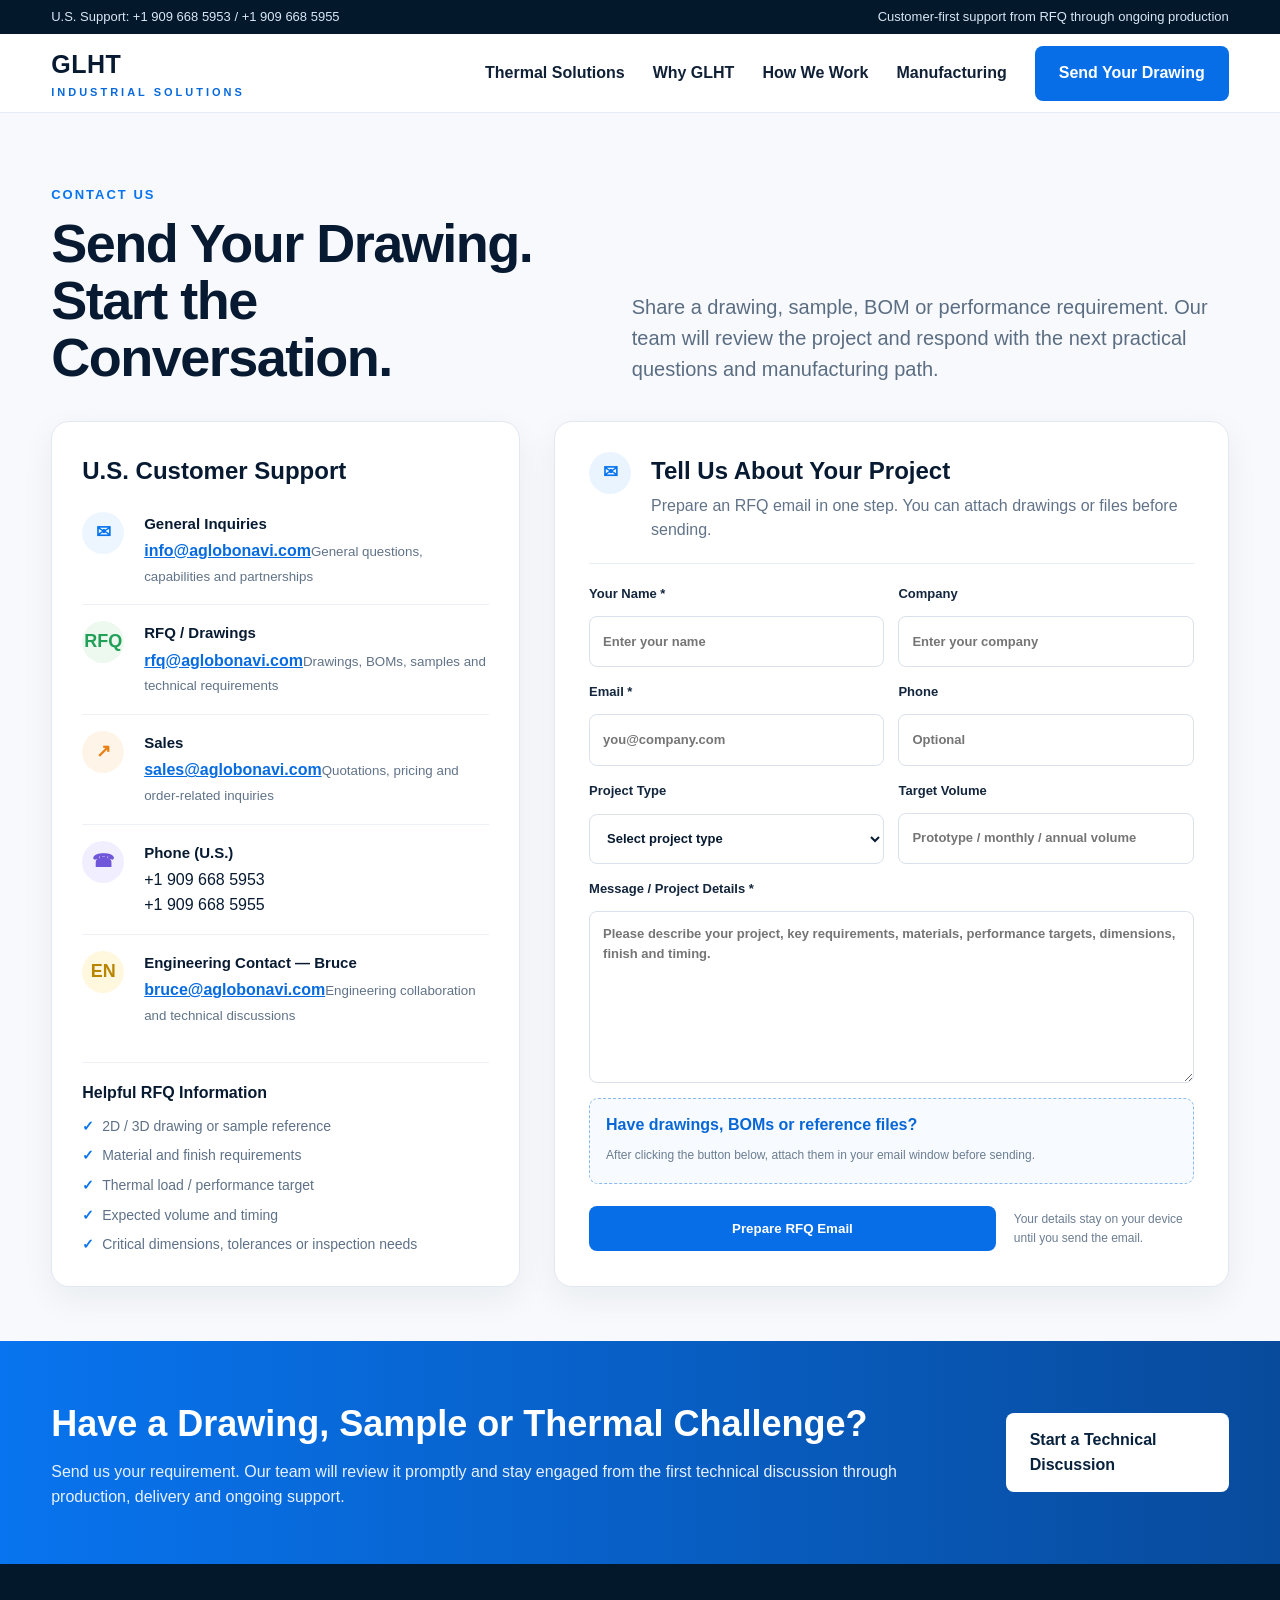
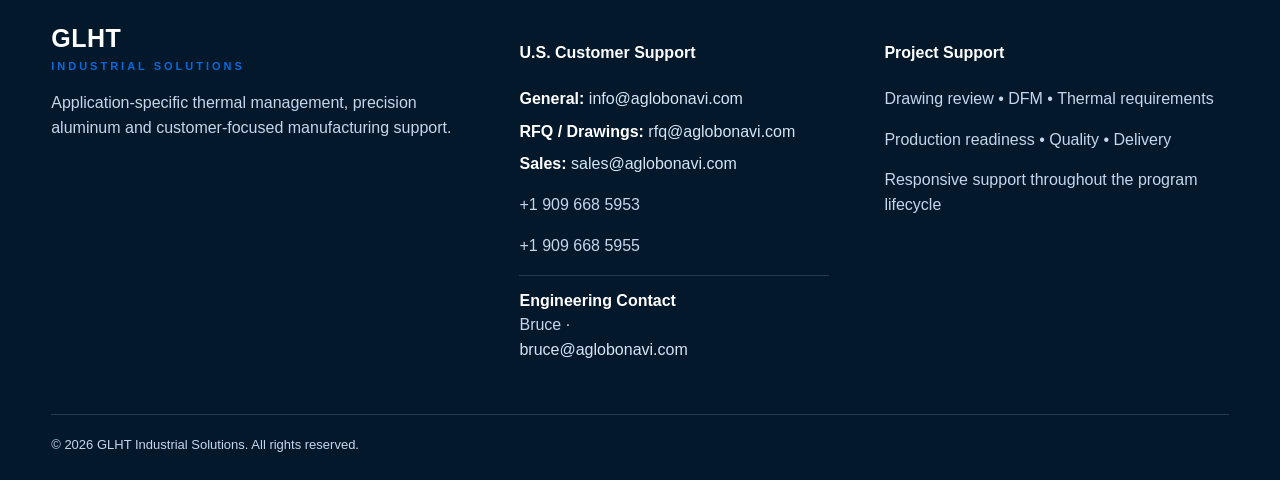
==== commit d3cc514f: "Update GLHT contact page and email routing" ====
--- a/contact.html
+++ b/contact.html
@@ -2,11 +2,11 @@
 <meta http-equiv="Cache-Control" content="no-cache, no-store, must-revalidate">
 <meta http-equiv="Pragma" content="no-cache">
 <meta http-equiv="Expires" content="0">
-<!-- GLHT BUILD V7.0 FINAL CONTACT POLISH -->
+<!-- GLHT BUILD V7.1 MOBILE CARD OPTIMIZATION -->
 <meta charset="utf-8"><meta name="viewport" content="width=device-width,initial-scale=1">
 <title>Contact GLHT | Send Your Drawing</title>
-<meta name="description" content="Send GLHT your heatsink, thermal management or custom aluminum manufacturing requirement for prompt review.">
-<link rel="stylesheet" href="assets/css/style-v70.css"></head><body>
+<meta name="description" content="Send GLHT your CNC, aluminum, thermal management, enclosure or custom industrial manufacturing requirement for prompt review.">
+<link rel="stylesheet" href="assets/css/style-v8.css"></head><body>
 <div class="topbar"><div class="wrap"><span>U.S. Support: +1 909 668 5953 / +1 909 668 5955</span><span>Customer-first support from RFQ through ongoing production</span></div></div>
 <nav class="nav"><div class="wrap"><a class="brand" href="index.html">GLHT<small>INDUSTRIAL SOLUTIONS</small></a><div class="links"><a href="index.html#thermal">Thermal Solutions</a><a href="index.html#strengths">Why GLHT</a><a href="index.html#process">How We Work</a><a href="index.html#manufacturing">Manufacturing</a><a href="#project-form" class="btn">Send Your Drawing</a></div></div></nav>
 
@@ -23,7 +23,7 @@
       <div class="contact-row-v70"><div class="contact-icon-v70">RFQ</div><div><strong>RFQ / Drawings</strong><a href="mailto:rfq@aglobonavi.com">rfq@aglobonavi.com</a><small>Drawings, BOMs, samples and technical requirements</small></div></div>
       <div class="contact-row-v70"><div class="contact-icon-v70">↗</div><div><strong>Sales</strong><a href="mailto:sales@aglobonavi.com">sales@aglobonavi.com</a><small>Quotations, pricing and order-related inquiries</small></div></div>
       <div class="contact-row-v70"><div class="contact-icon-v70">☎</div><div><strong>Phone (U.S.)</strong><div class="phone-list">+1 909 668 5953<br>+1 909 668 5955</div></div></div>
-      <div class="contact-row-v70"><div class="contact-icon-v70">EN</div><div><strong>Engineering Contact — Bruce Xue</strong><a href="mailto:bruce.xue@dyontechgroup.com">bruce.xue@dyontechgroup.com</a><small>Engineering collaboration and technical discussions</small></div></div>
+      <div class="contact-row-v70"><div class="contact-icon-v70">EN</div><div><strong>Engineering Contact — Bruce</strong><a href="mailto:bruce@aglobonavi.com">bruce@aglobonavi.com</a><small>Engineering collaboration and technical discussions</small></div></div>
       <div class="rfq-checklist-v70"><h4>Helpful RFQ Information</h4><ul><li>2D / 3D drawing or sample reference</li><li>Material and finish requirements</li><li>Thermal load / performance target</li><li>Expected volume and timing</li><li>Critical dimensions, tolerances or inspection needs</li></ul></div>
     </aside>
 
@@ -32,7 +32,7 @@
       <form id="rfqForm" class="rfq-form-v70">
         <div class="field-row"><label>Your Name *<input name="name" required placeholder="Enter your name"></label><label>Company<input name="company" placeholder="Enter your company"></label></div>
         <div class="field-row"><label>Email *<input type="email" name="email" required placeholder="you@company.com"></label><label>Phone<input name="phone" placeholder="Optional"></label></div>
-        <div class="field-row"><label>Project Type<select name="application"><option value="">Select project type</option><option>Custom Heatsink</option><option>Heat-Pipe Assembly</option><option>Precision Aluminum Component</option><option>Thermal Management Project</option><option>Other</option></select></label><label>Target Volume<input name="qty" placeholder="Prototype / monthly / annual volume"></label></div>
+        <div class="field-row"><label>Project Type<select name="application"><option value="">Select project type</option><option>Precision CNC Component</option><option>Aluminum Fabrication</option><option>Custom Heatsink / Cold Plate</option><option>Sheet Metal / Enclosure</option><option>Thermal Management Project</option><option>Energy / Industrial Equipment Component</option><option>Other</option></select></label><label>Target Volume<input name="qty" placeholder="Prototype / monthly / annual volume"></label></div>
         <label>Message / Project Details *<textarea name="message" rows="7" required placeholder="Please describe your project, key requirements, materials, performance targets, dimensions, finish and timing."></textarea></label>
         <div class="upload-note-v70"><strong>Have drawings, BOMs or reference files?</strong><span>After clicking the button below, attach them in your email window before sending.</span></div>
         <div class="form-actions-v70"><button class="btn" type="submit">Prepare RFQ Email</button><span class="secure-note-v70">Your details stay on your device until you send the email.</span></div>
@@ -45,7 +45,7 @@
 
 <footer class="footer footer-v70"><div class="wrap"><div class="footergrid">
 <div><div class="brand" style="color:white">GLHT<small>INDUSTRIAL SOLUTIONS</small></div><p>Application-specific thermal management, precision aluminum and customer-focused manufacturing support.</p></div>
-<div class="support-links"><h4>U.S. Customer Support</h4><a href="mailto:info@aglobonavi.com"><strong>General:</strong> info@aglobonavi.com</a><a href="mailto:rfq@aglobonavi.com"><strong>RFQ / Drawings:</strong> rfq@aglobonavi.com</a><a href="mailto:sales@aglobonavi.com"><strong>Sales:</strong> sales@aglobonavi.com</a><p class="contactline">+1 909 668 5953</p><p class="contactline">+1 909 668 5955</p><p class="contactline footer-engineering"><strong>Engineering Contact</strong><br>Bruce Xue · <a href="mailto:bruce.xue@dyontechgroup.com">bruce.xue@dyontechgroup.com</a></p></div>
+<div class="support-links"><h4>U.S. Customer Support</h4><a href="mailto:info@aglobonavi.com"><strong>General:</strong> info@aglobonavi.com</a><a href="mailto:rfq@aglobonavi.com"><strong>RFQ / Drawings:</strong> rfq@aglobonavi.com</a><a href="mailto:sales@aglobonavi.com"><strong>Sales:</strong> sales@aglobonavi.com</a><p class="contactline">+1 909 668 5953</p><p class="contactline">+1 909 668 5955</p><p class="contactline footer-engineering"><strong>Engineering Contact</strong><br>Bruce · <a href="mailto:bruce@aglobonavi.com">bruce@aglobonavi.com</a></p></div>
 <div><h4>Project Support</h4><p>Drawing review • DFM • Thermal requirements</p><p>Production readiness • Quality • Delivery</p><p>Responsive support throughout the program lifecycle</p></div>
 </div><div class="legal">© 2026 GLHT Industrial Solutions. All rights reserved.</div></div></footer>
 <script>
@@ -63,6 +63,6 @@
     'Project Type: '+g('application'),
     'Target Volume: '+g('qty'),'','Project Requirements:',g('message'),'','I will attach relevant drawings / BOM / files to this email.'
   ].join('\n');
-  window.location.href='mailto:rfq@aglobonavi.com?cc=bruce.xue@dyontechgroup.com&subject='+encodeURIComponent(subject)+'&body='+encodeURIComponent(body);
+  window.location.href='mailto:rfq@aglobonavi.com?cc=bruce@aglobonavi.com&subject='+encodeURIComponent(subject)+'&body='+encodeURIComponent(body);
 });
 </script></body></html>
--- a/assets/css/style-v8.css
+++ b/assets/css/style-v8.css
@@ -0,0 +1,11 @@
+@import url("style-v71.css");
+:root{--glht-orange:#f28c28;--glht-navy:#0b1f33;--glht-blue:#123a5a;--glht-ice:#eef5f9}
+.hero-v8{background:linear-gradient(90deg,rgba(6,24,40,.96),rgba(6,24,40,.72)),url("../images/manufacturing-intent-v64.webp") center/cover;min-height:610px;display:flex;align-items:center;color:#fff}
+.hero-v8 .content{max-width:830px;padding:90px 0}.hero-v8 h1{font-size:58px;line-height:1.02;margin:16px 0 22px}.hero-v8 p{font-size:20px;line-height:1.65;color:#d9e4ec;max-width:760px}
+.hero-kicker{display:inline-block;border-left:4px solid var(--glht-orange);padding-left:12px;font-weight:800;letter-spacing:.08em;color:#fff}
+.capabilities-v8{background:#f5f8fa}.cap-grid-v8{display:grid;grid-template-columns:repeat(3,1fr);gap:22px}.cap-v8{background:#fff;border:1px solid #dfe8ee;padding:28px;min-height:260px;box-shadow:0 8px 24px rgba(8,31,51,.06)}.cap-v8 b{font-size:13px;color:var(--glht-orange);letter-spacing:.08em}.cap-v8 h3{font-size:24px;margin:10px 0}.cap-v8 p{color:#5b6874;line-height:1.65}.cap-v8 ul{padding-left:18px;color:#334451;line-height:1.75}
+.industry-v8{background:var(--glht-navy);color:#fff}.industry-grid-v8{display:grid;grid-template-columns:repeat(4,1fr);gap:16px}.industry-card-v8{border:1px solid rgba(255,255,255,.16);padding:24px;background:rgba(255,255,255,.04)}.industry-card-v8 h3{margin-top:0}.industry-card-v8 p{color:#b9c8d3;line-height:1.6}
+.scale-v8{display:grid;grid-template-columns:1fr 1fr;gap:44px;align-items:center}.scale-v8 img{width:100%;border-radius:4px}.scale-points-v8{display:grid;grid-template-columns:1fr 1fr;gap:14px}.scale-point-v8{padding:18px;background:#f5f8fa;border-left:3px solid var(--glht-orange)}
+.contact-strip-v8{display:flex;gap:24px;flex-wrap:wrap;margin-top:22px}.contact-strip-v8 a{color:inherit;text-decoration:none}
+@media(max-width:900px){.hero-v8{min-height:520px}.hero-v8 h1{font-size:40px}.cap-grid-v8,.industry-grid-v8{grid-template-columns:1fr 1fr}.scale-v8{grid-template-columns:1fr}}
+@media(max-width:620px){.hero-v8 h1{font-size:34px}.hero-v8 .content{padding:65px 0}.cap-grid-v8,.industry-grid-v8,.scale-points-v8{grid-template-columns:1fr}.cap-v8{min-height:0}}
